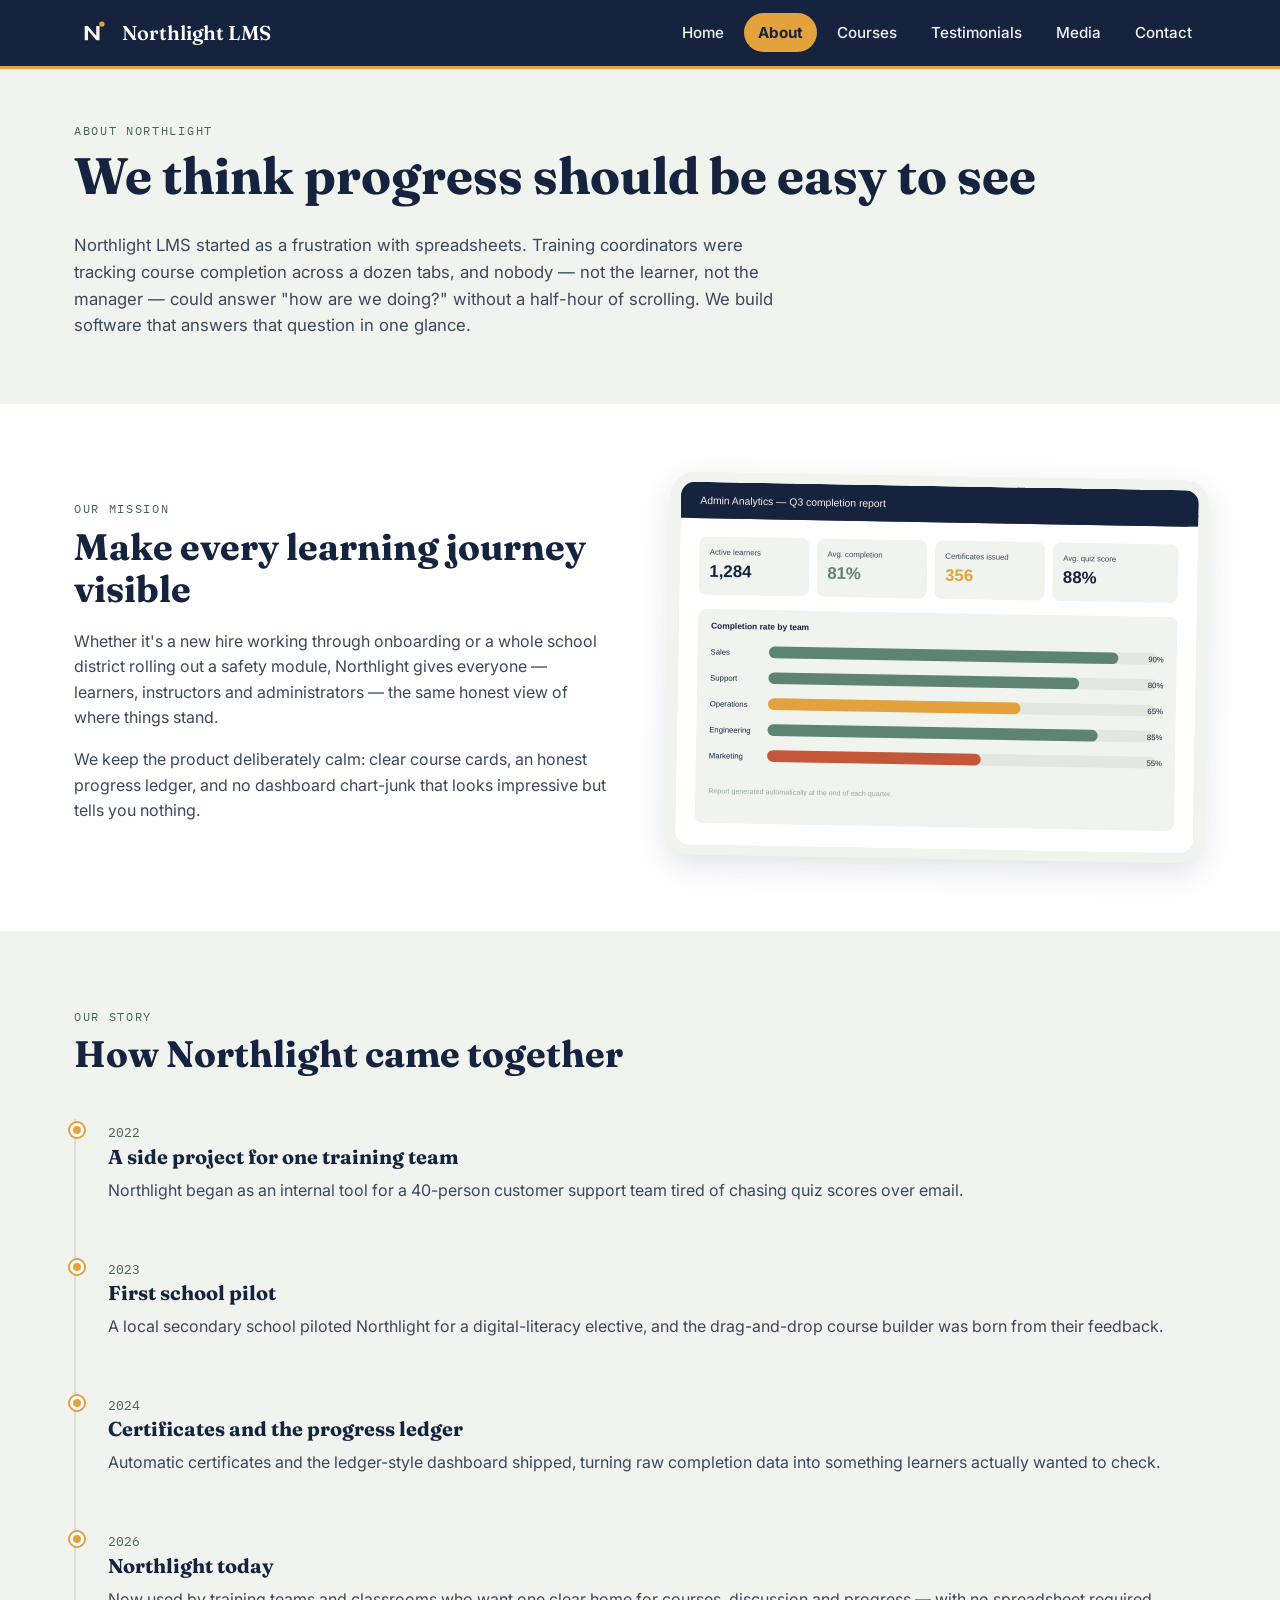
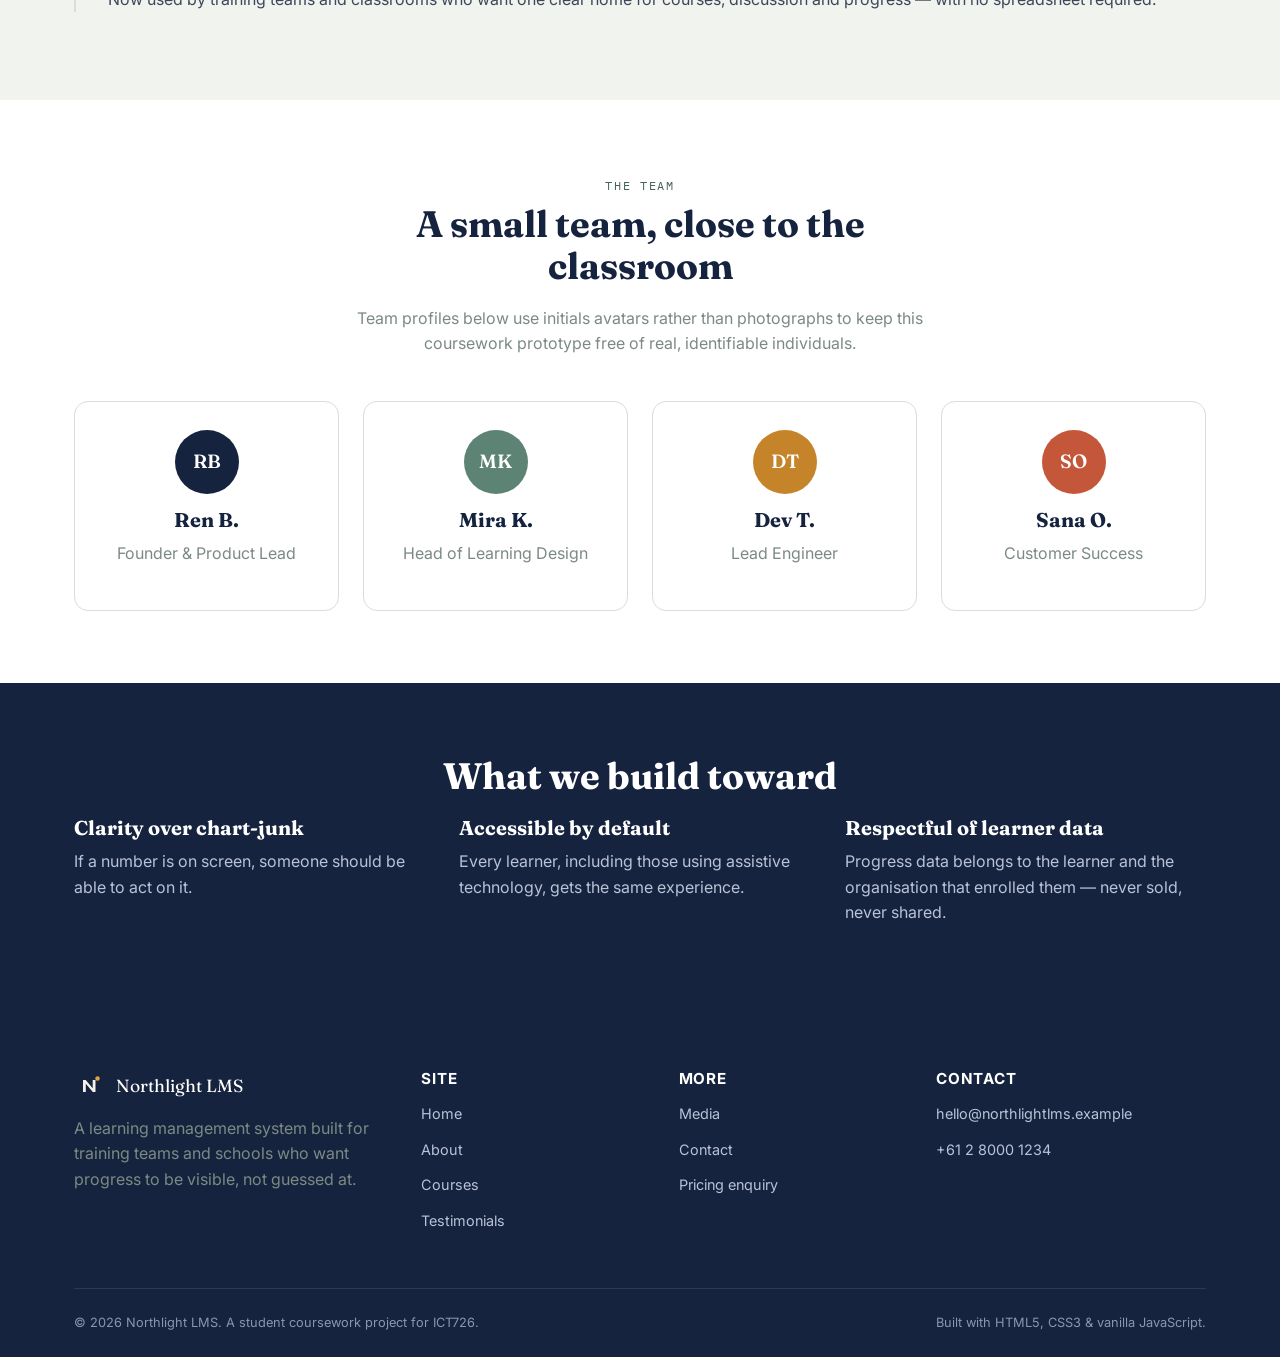
==== about.html @ 41a7d814 "Added my project learning management system" ====
<!DOCTYPE html>
<html lang="en">
<head>
<meta charset="UTF-8">
<meta name="viewport" content="width=device-width, initial-scale=1.0">
<title>About Us — Northlight LMS</title>
<meta name="description" content="Learn about Northlight LMS's mission, story and the small team building a clearer learning management system.">
<link rel="preconnect" href="https://fonts.googleapis.com">
<link rel="preconnect" href="https://fonts.gstatic.com" crossorigin>
<link href="https://fonts.googleapis.com/css2?family=Fraunces:opsz,wght@9..144,400;9..144,600;9..144,700&family=Inter:wght@400;500;600;700&family=IBM+Plex+Mono:wght@400;500&display=swap" rel="stylesheet">
<link rel="stylesheet" href="css/main.css">
<link rel="stylesheet" href="css/responsive.css">
<link rel="icon" href="images/logo.svg" type="image/svg+xml">
</head>
<body>
<a class="skip-link" href="#main">Skip to main content</a>

<header class="site-header">
  <div class="nav-wrap">
    <a class="brand" href="index.html">
      <img src="images/logo.svg" alt="" width="38" height="38">
      <span class="brand-name">Northlight LMS</span>
    </a>
    <button class="nav-toggle" aria-expanded="false" aria-controls="main-nav" aria-label="Toggle navigation menu">
      <span></span><span></span><span></span>
    </button>
    <nav class="main-nav" id="main-nav" aria-label="Primary">
      <ul>
        <li><a href="index.html">Home</a></li>
        <li><a href="about.html" aria-current="page">About</a></li>
        <li><a href="courses.html">Courses</a></li>
        <li><a href="testimonials.html">Testimonials</a></li>
        <li><a href="media.html">Media</a></li>
        <li><a href="contact.html">Contact</a></li>
      </ul>
    </nav>
  </div>
</header>

<main id="main">

  <section class="section-tight">
    <div class="container">
      <span class="eyebrow">About Northlight</span>
      <h1>We think progress should be easy to see</h1>
      <p class="lede" style="max-width:66ch;font-size:1.05rem;">Northlight LMS started as a frustration with spreadsheets. Training coordinators were tracking course completion across a dozen tabs, and nobody — not the learner, not the manager — could answer "how are we doing?" without a half-hour of scrolling. We build software that answers that question in one glance.</p>
    </div>
  </section>

  <section class="section-alt" aria-labelledby="mission-heading">
    <div class="container grid grid-2" style="align-items:center;gap:56px;">
      <div>
        <span class="eyebrow">Our mission</span>
        <h2 id="mission-heading">Make every learning journey visible</h2>
        <p>Whether it's a new hire working through onboarding or a whole school district rolling out a safety module, Northlight gives everyone — learners, instructors and administrators — the same honest view of where things stand.</p>
        <p>We keep the product deliberately calm: clear course cards, an honest progress ledger, and no dashboard chart-junk that looks impressive but tells you nothing.</p>
      </div>
      <div class="hero-art" style="transform:rotate(1deg);">
        <img src="images/mockup-analytics.svg" alt="Admin analytics report showing course completion rates across five teams, from 55% to 90%" loading="lazy">
      </div>
    </div>
  </section>

  <section aria-labelledby="story-heading">
    <div class="container">
      <div class="section-head left">
        <span class="eyebrow">Our story</span>
        <h2 id="story-heading">How Northlight came together</h2>
      </div>
      <div class="timeline">
        <div class="timeline-item">
          <span class="year">2022</span>
          <h3>A side project for one training team</h3>
          <p>Northlight began as an internal tool for a 40-person customer support team tired of chasing quiz scores over email.</p>
        </div>
        <div class="timeline-item">
          <span class="year">2023</span>
          <h3>First school pilot</h3>
          <p>A local secondary school piloted Northlight for a digital-literacy elective, and the drag-and-drop course builder was born from their feedback.</p>
        </div>
        <div class="timeline-item">
          <span class="year">2024</span>
          <h3>Certificates and the progress ledger</h3>
          <p>Automatic certificates and the ledger-style dashboard shipped, turning raw completion data into something learners actually wanted to check.</p>
        </div>
        <div class="timeline-item">
          <span class="year">2026</span>
          <h3>Northlight today</h3>
          <p>Now used by training teams and classrooms who want one clear home for courses, discussion and progress — with no spreadsheet required.</p>
        </div>
      </div>
    </div>
  </section>

  <section class="section-alt" aria-labelledby="team-heading">
    <div class="container">
      <div class="section-head">
        <span class="eyebrow">The team</span>
        <h2 id="team-heading">A small team, close to the classroom</h2>
        <p class="muted">Team profiles below use initials avatars rather than photographs to keep this coursework prototype free of real, identifiable individuals.</p>
      </div>
      <div class="grid grid-4">
        <div class="card center">
          <div class="avatar" style="background:var(--ink);margin:0 auto 14px;">RB</div>
          <h3>Ren B.</h3>
          <p class="muted">Founder &amp; Product Lead</p>
        </div>
        <div class="card center">
          <div class="avatar" style="background:var(--sage);margin:0 auto 14px;">MK</div>
          <h3>Mira K.</h3>
          <p class="muted">Head of Learning Design</p>
        </div>
        <div class="card center">
          <div class="avatar" style="background:var(--amber-dark);margin:0 auto 14px;">DT</div>
          <h3>Dev T.</h3>
          <p class="muted">Lead Engineer</p>
        </div>
        <div class="card center">
          <div class="avatar" style="background:var(--coral);margin:0 auto 14px;">SO</div>
          <h3>Sana O.</h3>
          <p class="muted">Customer Success</p>
        </div>
      </div>
    </div>
  </section>

  <section class="section-dark center" aria-labelledby="values-heading">
    <div class="container">
      <h2 id="values-heading">What we build toward</h2>
      <div class="grid grid-3" style="text-align:left;">
        <div>
          <h3 style="color:#fff;">Clarity over chart-junk</h3>
          <p class="muted">If a number is on screen, someone should be able to act on it.</p>
        </div>
        <div>
          <h3 style="color:#fff;">Accessible by default</h3>
          <p class="muted">Every learner, including those using assistive technology, gets the same experience.</p>
        </div>
        <div>
          <h3 style="color:#fff;">Respectful of learner data</h3>
          <p class="muted">Progress data belongs to the learner and the organisation that enrolled them — never sold, never shared.</p>
        </div>
      </div>
    </div>
  </section>

</main>

<footer class="site-footer">
  <div class="container">
    <div class="footer-grid">
      <div>
        <div class="footer-brand">
          <img src="images/logo.svg" alt="" width="32" height="32">
          <span>Northlight LMS</span>
        </div>
        <p class="muted">A learning management system built for training teams and schools who want progress to be visible, not guessed at.</p>
      </div>
      <div>
        <h4>Site</h4>
        <ul>
          <li><a href="index.html">Home</a></li>
          <li><a href="about.html">About</a></li>
          <li><a href="courses.html">Courses</a></li>
          <li><a href="testimonials.html">Testimonials</a></li>
        </ul>
      </div>
      <div>
        <h4>More</h4>
        <ul>
          <li><a href="media.html">Media</a></li>
          <li><a href="contact.html">Contact</a></li>
          <li><a href="courses.html">Pricing enquiry</a></li>
        </ul>
      </div>
      <div>
        <h4>Contact</h4>
        <ul>
          <li><a href="mailto:hello@northlightlms.example">hello@northlightlms.example</a></li>
          <li><a href="tel:+61280001234">+61 2 8000 1234</a></li>
        </ul>
      </div>
    </div>
    <div class="footer-bottom">
      <span>© <span id="current-year">2026</span> Northlight LMS. A student coursework project for ICT726.</span>
      <span>Built with HTML5, CSS3 &amp; vanilla JavaScript.</span>
    </div>
  </div>
</footer>

<script src="js/main.js"></script>
</body>
</html>
---- css/main.css ----
/* =========================================================
   Northlight LMS — main.css
   Design tokens
   ========================================================= */
:root{
  --ink:      #16233F;
  --ink-soft: #2C3A5C;
  --paper:    #F1F3EF;
  --surface:  #FFFFFF;
  --amber:    #E3A23C;
  --amber-dark:#C6842A;
  --sage:     #5C8374;
  --sage-dark:#456357;
  --slate:    #3C4859;
  --muted:    #7C8A83;
  --line:     #D9DED6;
  --coral:    #C4573A;
  --radius-s: 8px;
  --radius-m: 14px;
  --radius-l: 24px;
  --shadow-s: 0 2px 8px rgba(22,35,63,0.08);
  --shadow-m: 0 10px 30px rgba(22,35,63,0.12);
  --maxw: 1180px;
  --font-display: 'Fraunces', Georgia, serif;
  --font-body: 'Inter', Arial, sans-serif;
  --font-mono: 'IBM Plex Mono', 'Courier New', monospace;
}

*,*::before,*::after{ box-sizing:border-box; }
html{ scroll-behavior:smooth; }
body{
  margin:0;
  font-family:var(--font-body);
  color:var(--slate);
  background:var(--paper);
  line-height:1.6;
  -webkit-font-smoothing:antialiased;
}
img{ max-width:100%; display:block; }
a{ color:inherit; }
h1,h2,h3,h4{
  font-family:var(--font-display);
  color:var(--ink);
  line-height:1.15;
  margin:0 0 .5em;
}
h1{ font-size:clamp(2.2rem,4vw,3.4rem); }
h2{ font-size:clamp(1.6rem,3vw,2.3rem); }
h3{ font-size:1.25rem; }
p{ margin:0 0 1em; }
.eyebrow{
  font-family:var(--font-mono);
  text-transform:uppercase;
  letter-spacing:.14em;
  font-size:.75rem;
  color:var(--sage-dark);
  display:inline-block;
  margin-bottom:.6em;
}
.container{ max-width:var(--maxw); margin:0 auto; padding:0 24px; }
section{ padding:72px 0; }
.section-tight{ padding:48px 0; }

/* Skip link */
.skip-link{
  position:absolute; left:-999px; top:0; background:var(--ink); color:#fff;
  padding:10px 18px; z-index:200; border-radius:0 0 8px 0;
}
.skip-link:focus{ left:0; }

/* Buttons */
.btn{
  display:inline-flex; align-items:center; gap:.5em;
  font-family:var(--font-body); font-weight:600; font-size:.95rem;
  padding:13px 26px; border-radius:999px; border:2px solid transparent;
  cursor:pointer; text-decoration:none; transition:transform .18s ease, box-shadow .18s ease, background .18s ease;
}
.btn:focus-visible{ outline:3px solid var(--amber); outline-offset:2px; }
.btn-primary{ background:var(--amber); color:var(--ink); }
.btn-primary:hover{ transform:translateY(-2px); box-shadow:var(--shadow-m); background:var(--amber-dark); }
.btn-ghost{ background:transparent; border-color:rgba(243,241,234,.5); color:inherit; }
.btn-ghost:hover{ border-color:var(--amber); transform:translateY(-2px); }
.btn-dark{ background:var(--ink); color:var(--paper); }
.btn-dark:hover{ background:var(--ink-soft); transform:translateY(-2px); box-shadow:var(--shadow-m); }
.btn-sm{ padding:9px 18px; font-size:.85rem; }

/* =========================================================
   Header / Navigation
   ========================================================= */
.site-header{
  position:sticky; top:0; z-index:100;
  background:var(--ink); color:var(--paper);
  border-bottom:3px solid var(--amber);
}
.nav-wrap{
  display:flex; align-items:center; justify-content:space-between;
  padding:14px 24px; max-width:var(--maxw); margin:0 auto;
}
.brand{ display:flex; align-items:center; gap:10px; text-decoration:none; }
.brand img{ width:38px; height:38px; }
.brand-name{ font-family:var(--font-display); font-size:1.25rem; color:#fff; font-weight:600; }

.nav-toggle{
  display:none; background:none; border:2px solid rgba(243,241,234,.4); border-radius:8px;
  padding:8px 10px; cursor:pointer;
}
.nav-toggle span{ display:block; width:22px; height:2px; background:#fff; margin:4px 0; transition:.2s; }

.main-nav ul{
  list-style:none; display:flex; gap:6px; margin:0; padding:0;
}
.main-nav a{
  text-decoration:none; color:var(--paper); font-size:.95rem; font-weight:500;
  padding:10px 14px; border-radius:999px; transition:background .18s ease, color .18s;
  position:relative;
}
.main-nav a:hover, .main-nav a:focus-visible{ background:rgba(243,241,234,.12); }
.main-nav a[aria-current="page"]{ background:var(--amber); color:var(--ink); font-weight:700; }

/* =========================================================
   Hero
   ========================================================= */
.hero{
  background:
    radial-gradient(circle at 85% 10%, rgba(227,162,60,.25), transparent 45%),
    linear-gradient(160deg, var(--ink) 0%, var(--ink-soft) 60%, #223257 100%);
  color:var(--paper);
  padding:88px 0 60px;
}
.hero .container{ display:grid; grid-template-columns:1.05fr .95fr; gap:48px; align-items:center; }
.hero h1{ color:#fff; }
.hero h1 em{ font-style:normal; color:var(--amber); }
.hero p.lede{ font-size:1.1rem; color:#D8DEEA; max-width:52ch; }
.hero-actions{ display:flex; gap:14px; margin-top:28px; flex-wrap:wrap; }
.hero-art{
  background:var(--paper); border-radius:var(--radius-l); padding:10px; box-shadow:var(--shadow-m);
  transform:rotate(-1.2deg);
}
.hero-art img{ border-radius:var(--radius-m); }

.stat-row{ display:flex; gap:32px; margin-top:40px; flex-wrap:wrap; }
.stat-row .stat{ margin-right:8px; }
.stat-row .stat b{ font-family:var(--font-display); font-size:1.9rem; color:#fff; display:block; }
.stat-row .stat span{ font-size:.82rem; color:#B9C2D6; font-family:var(--font-mono); text-transform:uppercase; letter-spacing:.08em; }

/* =========================================================
   Progress ledger — signature element
   ========================================================= */
.ledger{
  background:var(--surface); border-radius:var(--radius-l); box-shadow:var(--shadow-m);
  padding:8px 0; overflow:hidden; border:1px solid var(--line);
}
.ledger-head{
  display:grid; grid-template-columns:2fr 1fr 100px 120px;
  padding:16px 28px; font-family:var(--font-mono); font-size:.72rem;
  text-transform:uppercase; letter-spacing:.08em; color:var(--muted);
  border-bottom:1px dashed var(--line);
}
.ledger-row{
  display:grid; grid-template-columns:2fr 1fr 100px 120px; align-items:center;
  padding:18px 28px; border-bottom:1px dashed var(--line); gap:12px;
}
.ledger-row:last-child{ border-bottom:none; }
.ledger-row .course-name{ font-weight:600; color:var(--ink); }
.ledger-row .course-name small{ display:block; font-weight:400; color:var(--muted); font-size:.78rem; }
.bar-track{ height:10px; background:#E7EBE4; border-radius:99px; overflow:hidden; }
.bar-fill{ height:100%; border-radius:99px; background:linear-gradient(90deg, var(--sage), #7EA893); transition:width 1s ease; }
.bar-fill.amber{ background:linear-gradient(90deg, var(--amber), #F0C27A); }
.pct{ font-family:var(--font-mono); font-size:.85rem; color:var(--slate); text-align:right; }
.status-pill{
  font-family:var(--font-mono); font-size:.7rem; text-transform:uppercase; letter-spacing:.06em;
  padding:5px 10px; border-radius:999px; text-align:center; justify-self:start;
}
.status-pill.done{ background:#E4EEE8; color:var(--sage-dark); }
.status-pill.progress{ background:#FBEBD3; color:var(--amber-dark); }
.status-pill.todo{ background:#EDEFEC; color:var(--muted); }

/* =========================================================
   Feature grid / cards
   ========================================================= */
.grid{ display:grid; gap:24px; }
.grid-3{ grid-template-columns:repeat(3,1fr); }
.grid-4{ grid-template-columns:repeat(4,1fr); }
.grid-2{ grid-template-columns:repeat(2,1fr); }

.card{
  background:var(--surface); border-radius:var(--radius-m); padding:28px;
  border:1px solid var(--line); transition:transform .2s ease, box-shadow .2s ease;
}
.card:hover{ transform:translateY(-4px); box-shadow:var(--shadow-m); }
.card .icon{
  width:46px; height:46px; border-radius:12px; background:var(--paper);
  display:flex; align-items:center; justify-content:center; margin-bottom:16px;
  font-size:1.3rem;
}

.section-head{ max-width:640px; margin:0 auto 44px; text-align:center; }
.section-head.left{ margin:0 0 44px; text-align:left; }

.section-alt{ background:var(--surface); }
.section-dark{ background:var(--ink); color:var(--paper); }
.section-dark h2{ color:#fff; }
.section-dark .muted{ color:#B9C2D6; }

/* divider - ledger line motif */
.rule-dotted{ border:none; border-top:1px dashed var(--line); margin:0; }

/* =========================================================
   Course / product cards
   ========================================================= */
.course-card{
  background:var(--surface); border-radius:var(--radius-m); overflow:hidden;
  border:1px solid var(--line); display:flex; flex-direction:column;
  transition:transform .2s ease, box-shadow .2s ease;
}
.course-card:hover{ transform:translateY(-5px); box-shadow:var(--shadow-m); }
.course-card .thumb{
  height:120px; display:flex; align-items:center; justify-content:center;
  font-size:2.2rem; color:#fff;
}
.course-card .body{ padding:22px; flex:1; display:flex; flex-direction:column; }
.course-tags{ display:flex; gap:8px; margin-bottom:12px; flex-wrap:wrap; }
.tag{
  font-family:var(--font-mono); font-size:.68rem; text-transform:uppercase; letter-spacing:.06em;
  background:var(--paper); color:var(--slate); padding:4px 10px; border-radius:999px;
}
.course-meta{ margin-top:auto; display:flex; justify-content:space-between; align-items:center; padding-top:16px; border-top:1px dashed var(--line); font-size:.85rem; color:var(--muted); }

/* =========================================================
   Timeline (About page — genuine chronological sequence)
   ========================================================= */
.timeline{ position:relative; padding-left:32px; border-left:2px solid var(--line); }
.timeline-item{ position:relative; padding-bottom:36px; }
.timeline-item:last-child{ padding-bottom:0; }
.timeline-item::before{
  content:""; position:absolute; left:-38px; top:4px; width:14px; height:14px;
  border-radius:50%; background:var(--amber); border:3px solid var(--surface); box-shadow:0 0 0 2px var(--amber);
}
.timeline-item .year{ font-family:var(--font-mono); font-size:.8rem; color:var(--sage-dark); }

/* Avatars (initials) instead of stock photography of real people */
.avatar{
  width:64px; height:64px; border-radius:50%; display:flex; align-items:center; justify-content:center;
  font-family:var(--font-display); font-weight:600; font-size:1.2rem; color:#fff; margin-bottom:14px;
}

/* =========================================================
   Testimonials
   ========================================================= */
.testimonial-columns{ column-count:2; column-gap:24px; }
.testimonial{
  break-inside:avoid; background:var(--surface); border:1px solid var(--line); border-radius:var(--radius-m);
  padding:26px; margin-bottom:24px; display:inline-block; width:100%;
}
.stars{ color:var(--amber); letter-spacing:2px; margin-bottom:10px; font-size:.9rem; }
.quote-mark{ font-family:var(--font-display); font-size:2.4rem; color:var(--line); line-height:0; display:block; margin-bottom:6px; }
.testimonial footer{ margin-top:14px; display:flex; align-items:center; gap:10px; }
.testimonial footer .who b{ display:block; color:var(--ink); font-size:.92rem; }
.testimonial footer .who span{ font-size:.78rem; color:var(--muted); }

/* =========================================================
   Media / gallery + lightbox
   ========================================================= */
.gallery-grid{ display:grid; grid-template-columns:repeat(3,1fr); gap:20px; }
.gallery-item{
  background:var(--surface); border-radius:var(--radius-m); overflow:hidden; border:1px solid var(--line);
  cursor:pointer; padding:0; text-align:left; width:100%; transition:transform .2s ease, box-shadow .2s ease;
}
.gallery-item:hover, .gallery-item:focus-visible{ transform:translateY(-4px); box-shadow:var(--shadow-m); outline:none; }
.gallery-item:focus-visible{ outline:3px solid var(--amber); outline-offset:2px; }
.gallery-item img{ width:100%; height:170px; object-fit:cover; background:var(--paper); }
.gallery-item figcaption{ padding:14px 16px; font-size:.88rem; color:var(--slate); }
.gallery-item figcaption b{ display:block; color:var(--ink); font-size:.94rem; margin-bottom:2px; }

.lightbox{
  position:fixed; inset:0; background:rgba(22,35,63,.86); display:none;
  align-items:center; justify-content:center; z-index:1000; padding:24px;
}
.lightbox.open{ display:flex; }
.lightbox-box{ background:var(--surface); border-radius:var(--radius-m); max-width:800px; width:100%; overflow:hidden; }
.lightbox-box img{ width:100%; }
.lightbox-caption{ padding:16px 22px; display:flex; justify-content:space-between; align-items:center; gap:12px; }
.lightbox-close{
  background:var(--ink); color:#fff; border:none; width:38px; height:38px; border-radius:50%;
  cursor:pointer; font-size:1.1rem; line-height:1;
}
.lightbox-close:focus-visible{ outline:3px solid var(--amber); }

.video-frame{ border-radius:var(--radius-m); overflow:hidden; box-shadow:var(--shadow-m); border:1px solid var(--line); }
.video-frame video{ width:100%; display:block; background:#000; }

/* =========================================================
   Forms (Contact page)
   ========================================================= */
.form-card{
  background:var(--surface); border-radius:var(--radius-l); padding:40px; border:1px solid var(--line); box-shadow:var(--shadow-s);
}
.field{ margin-bottom:20px; }
.field label{ display:block; font-weight:600; color:var(--ink); font-size:.92rem; margin-bottom:6px; }
.field .hint{ font-size:.78rem; color:var(--muted); margin-top:4px; }
.field input, .field textarea, .field select{
  width:100%; padding:12px 14px; border-radius:var(--radius-s); border:1.5px solid var(--line);
  font-family:var(--font-body); font-size:.95rem; background:var(--paper); color:var(--slate);
  transition:border-color .15s ease, box-shadow .15s ease;
}
.field input:focus, .field textarea:focus, .field select:focus{
  outline:none; border-color:var(--sage); box-shadow:0 0 0 3px rgba(92,131,116,.18); background:var(--surface);
}
.field input:invalid:not(:placeholder-shown), .field textarea:invalid:not(:placeholder-shown){
  border-color:var(--coral);
}
.error-msg{ color:var(--coral); font-size:.82rem; margin-top:6px; display:none; font-weight:600; }
.error-msg.show{ display:block; }
.field.has-error input, .field.has-error textarea{ border-color:var(--coral); box-shadow:0 0 0 3px rgba(196,87,58,.14); }
.form-status{
  padding:16px 18px; border-radius:var(--radius-s); margin-bottom:20px; font-weight:600; display:none; font-size:.92rem;
}
.form-status.show{ display:block; }
.form-status.success{ background:#E4EEE8; color:var(--sage-dark); display:block; }
.form-status.error{ background:#FBE6E0; color:var(--coral); display:block; }
.char-count{ font-size:.75rem; color:var(--muted); text-align:right; margin-top:4px; }

.contact-info-grid{ display:grid; grid-template-columns:1.1fr 1fr; gap:40px; align-items:start; }
.info-list{ list-style:none; margin:0; padding:0; }
.info-list li{ display:flex; gap:14px; padding:16px 0; border-bottom:1px dashed var(--line); }
.info-list li:last-child{ border-bottom:none; }
.info-list .ico{
  width:40px; height:40px; border-radius:10px; background:var(--paper); display:flex; align-items:center; justify-content:center; flex-shrink:0;
}
.social-row{ display:flex; gap:10px; margin-top:20px; }
.social-row a{
  width:40px; height:40px; border-radius:50%; background:var(--ink); color:#fff; display:flex; align-items:center;
  justify-content:center; text-decoration:none; font-size:.85rem; transition:background .18s ease, transform .18s ease;
}
.social-row a:hover{ background:var(--amber); color:var(--ink); transform:translateY(-2px); }

/* =========================================================
   Footer
   ========================================================= */
.site-footer{ background:var(--ink); color:#C9D0E0; padding:56px 0 24px; }
.footer-grid{ display:grid; grid-template-columns:1.4fr 1fr 1fr 1.2fr; gap:32px; }
.footer-grid h4{ color:#fff; font-size:.95rem; margin-bottom:14px; font-family:var(--font-body); text-transform:uppercase; letter-spacing:.06em; }
.footer-grid ul{ list-style:none; margin:0; padding:0; }
.footer-grid li{ margin-bottom:10px; }
.footer-grid a{ text-decoration:none; color:#B9C2D6; font-size:.9rem; }
.footer-grid a:hover{ color:var(--amber); }
.footer-bottom{
  margin-top:44px; padding-top:24px; border-top:1px solid rgba(255,255,255,.1);
  display:flex; justify-content:space-between; flex-wrap:wrap; gap:10px; font-size:.8rem; color:#8B96AE;
}
.footer-brand{ display:flex; align-items:center; gap:10px; margin-bottom:14px; }
.footer-brand img{ width:32px; height:32px; }
.footer-brand span{ font-family:var(--font-display); font-size:1.1rem; color:#fff; }

/* Utility */
.muted{ color:var(--muted); }
.center{ text-align:center; }
.mt-0{ margin-top:0; }
.visually-hidden{
  position:absolute; width:1px; height:1px; padding:0; margin:-1px; overflow:hidden;
  clip:rect(0,0,0,0); white-space:nowrap; border:0;
}

@media (prefers-reduced-motion: reduce){
  *{ animation-duration:.001ms !important; transition-duration:.001ms !important; scroll-behavior:auto !important; }
}
---- css/responsive.css ----
/* =========================================================
   Northlight LMS — responsive.css
   Breakpoints: 1024px (tablet landscape), 768px (tablet/mobile),
   480px (small phones)
   ========================================================= */

/* ---------- Tablet (<=1024px) ---------- */
@media (max-width:1024px){
  .hero .container{ grid-template-columns:1fr; }
  .hero-art{ order:-1; transform:none; max-width:520px; margin:0 auto; }
  .grid-4{ grid-template-columns:repeat(2,1fr); }
  .grid-3{ grid-template-columns:repeat(2,1fr); }
  .footer-grid{ grid-template-columns:1fr 1fr; }
  .contact-info-grid{ grid-template-columns:1fr; }
  .gallery-grid{ grid-template-columns:repeat(2,1fr); }
}

/* ---------- Tablet / mobile nav switch (<=860px) ---------- */
@media (max-width:860px){
  .nav-toggle{ display:block; }
  .main-nav{
    position:absolute; top:100%; left:0; right:0; background:var(--ink);
    border-bottom:3px solid var(--amber);
    max-height:0; overflow:hidden; transition:max-height .25s ease;
  }
  .main-nav.open{ max-height:420px; }
  .main-nav ul{ flex-direction:column; padding:10px 24px 20px; gap:2px; }
  .main-nav a{ display:block; padding:12px 14px; }
  .site-header{ position:relative; }
}

/* ---------- Mobile (<=768px) ---------- */
@media (max-width:768px){
  section{ padding:52px 0; }
  h1{ font-size:2rem; }
  .ledger-head{ display:none; }
  .ledger-row{ grid-template-columns:1fr; gap:8px; padding:18px 20px; text-align:left; }
  .ledger-row .pct{ text-align:left; }
  .status-pill{ justify-self:start; }
  .grid-3, .grid-4{ grid-template-columns:1fr; }
  .testimonial-columns{ column-count:1; }
  .footer-grid{ grid-template-columns:1fr; }
  .footer-bottom{ flex-direction:column; text-align:center; }
  .form-card{ padding:26px; }
  .stat-row{ gap:22px; }
  .gallery-grid{ grid-template-columns:1fr; }
}

/* ---------- Small phones (<=480px) ---------- */
@media (max-width:480px){
  .container{ padding:0 16px; }
  .hero{ padding:64px 0 40px; }
  .hero-actions{ flex-direction:column; align-items:stretch; }
  .hero-actions .btn{ justify-content:center; }
  .card, .form-card{ padding:20px; }
  .nav-wrap{ padding:12px 16px; }
  .brand-name{ font-size:1.05rem; }
}
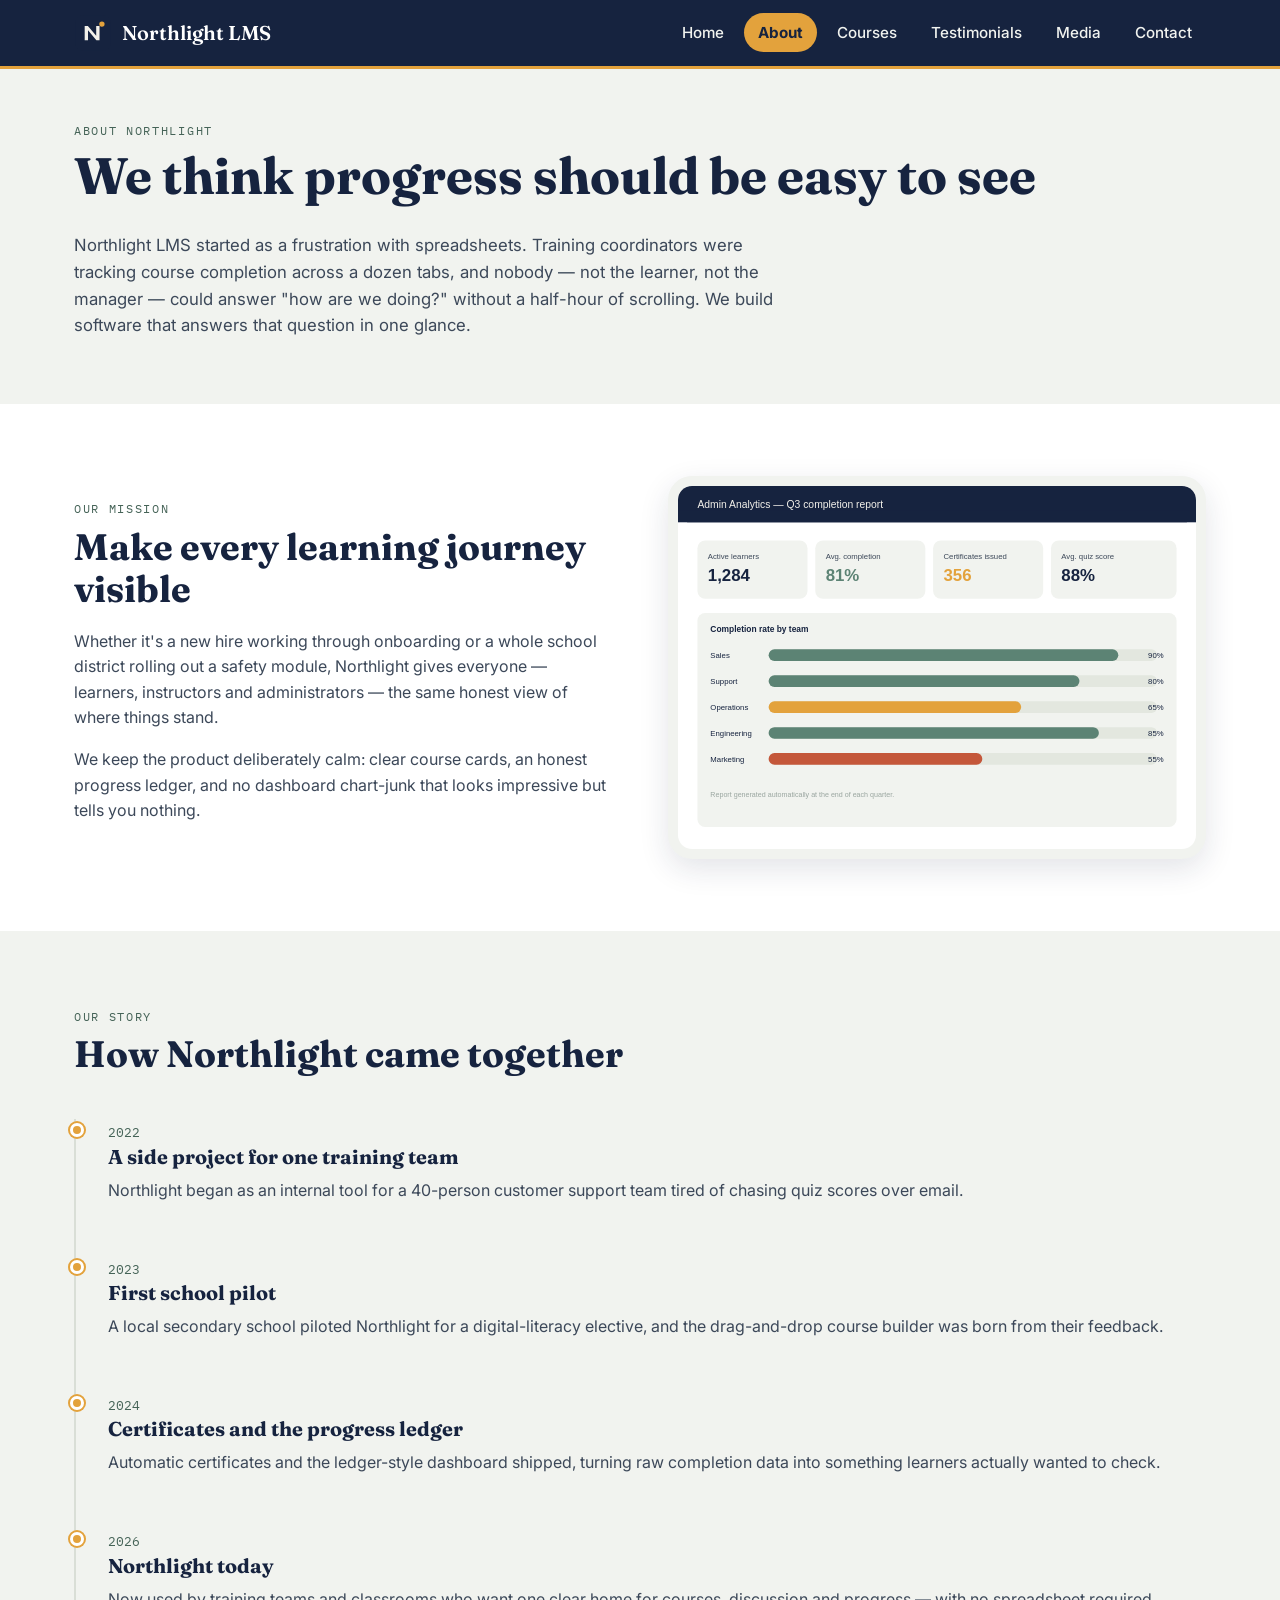
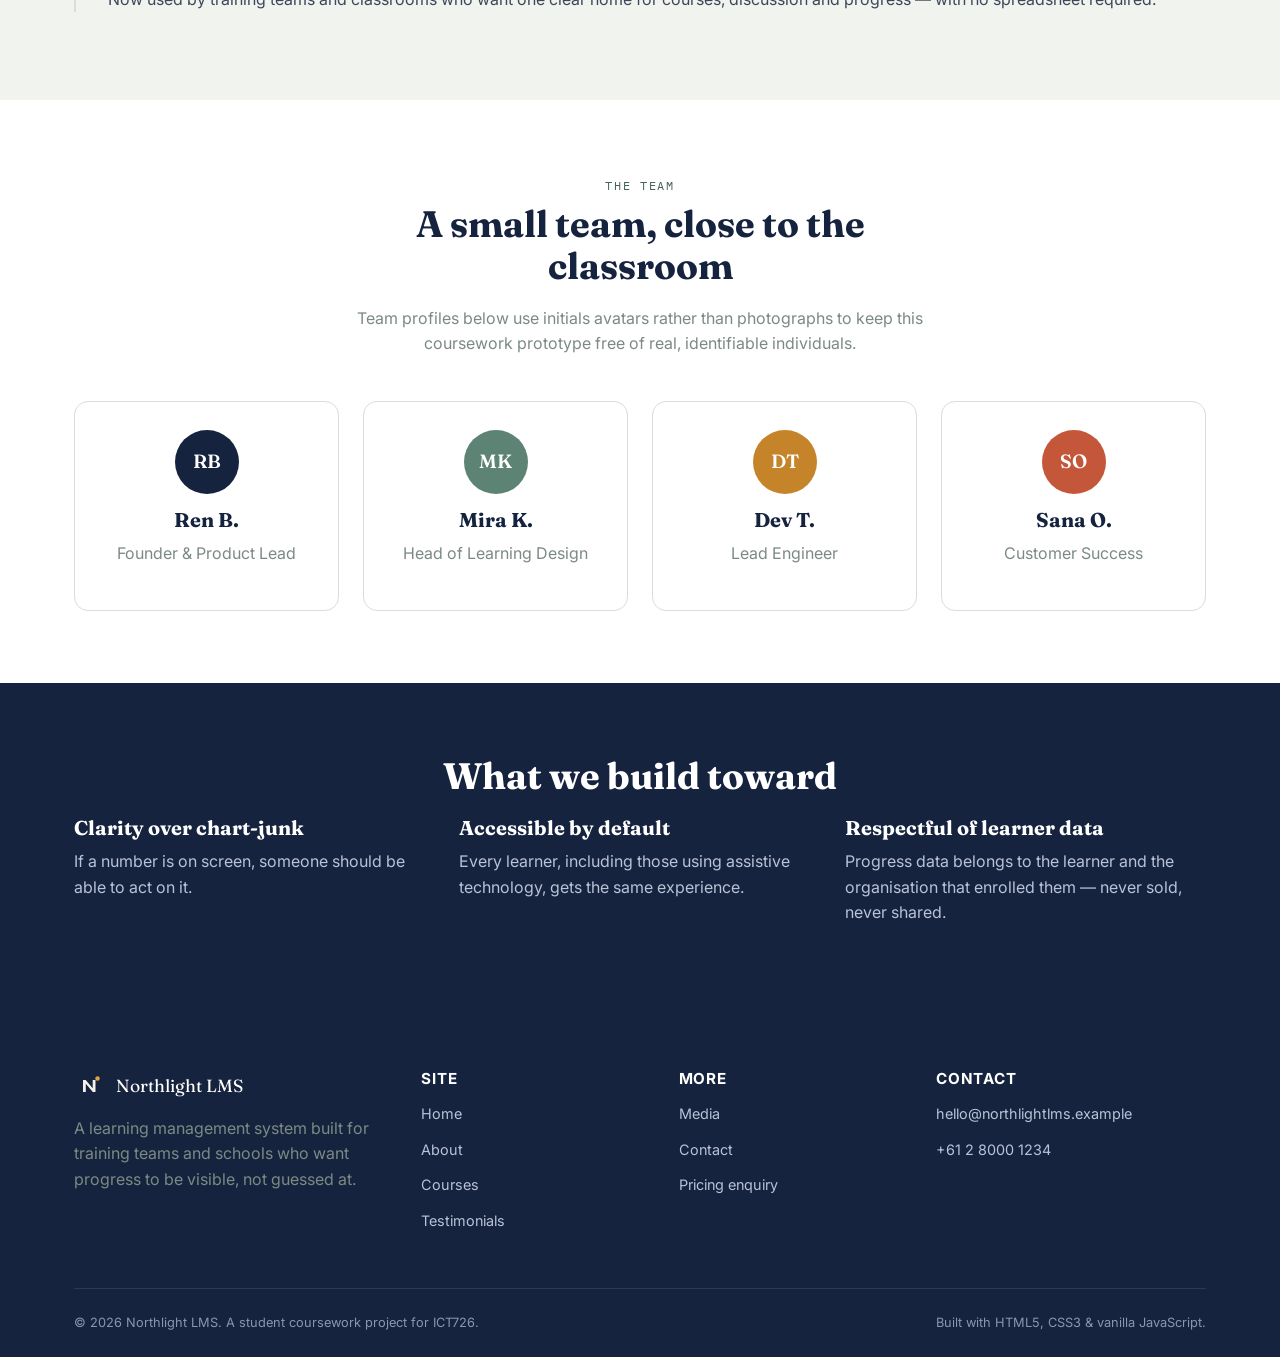
==== commit 08e98184: "Corrected transform to 0deg" ====
--- a/about.html
+++ b/about.html
@@ -55,7 +55,7 @@
         <p>Whether it's a new hire working through onboarding or a whole school district rolling out a safety module, Northlight gives everyone — learners, instructors and administrators — the same honest view of where things stand.</p>
         <p>We keep the product deliberately calm: clear course cards, an honest progress ledger, and no dashboard chart-junk that looks impressive but tells you nothing.</p>
       </div>
-      <div class="hero-art" style="transform:rotate(1deg);">
+      <div class="hero-art">
         <img src="images/mockup-analytics.svg" alt="Admin analytics report showing course completion rates across five teams, from 55% to 90%" loading="lazy">
       </div>
     </div>
--- a/css/main.css
+++ b/css/main.css
@@ -1,6 +1,6 @@
 /* =========================================================
-   Northlight LMS — main.css
-   Design tokens
+  Northlight LMS — main.css
+  Design tokens
    ========================================================= */
 :root{
   --ink:      #16233F;
@@ -118,7 +118,7 @@
 .main-nav a[aria-current="page"]{ background:var(--amber); color:var(--ink); font-weight:700; }
 
 /* =========================================================
-   Hero
+  Hero
    ========================================================= */
 .hero{
   background:
@@ -134,9 +134,12 @@
 .hero-actions{ display:flex; gap:14px; margin-top:28px; flex-wrap:wrap; }
 .hero-art{
   background:var(--paper); border-radius:var(--radius-l); padding:10px; box-shadow:var(--shadow-m);
-  transform:rotate(-1.2deg);
-}
-.hero-art img{ border-radius:var(--radius-m); }
+  
+}
+.hero-art img{ 
+  border-radius:var(--radius-m); 
+  
+}
 
 .stat-row{ display:flex; gap:32px; margin-top:40px; flex-wrap:wrap; }
 .stat-row .stat{ margin-right:8px; }
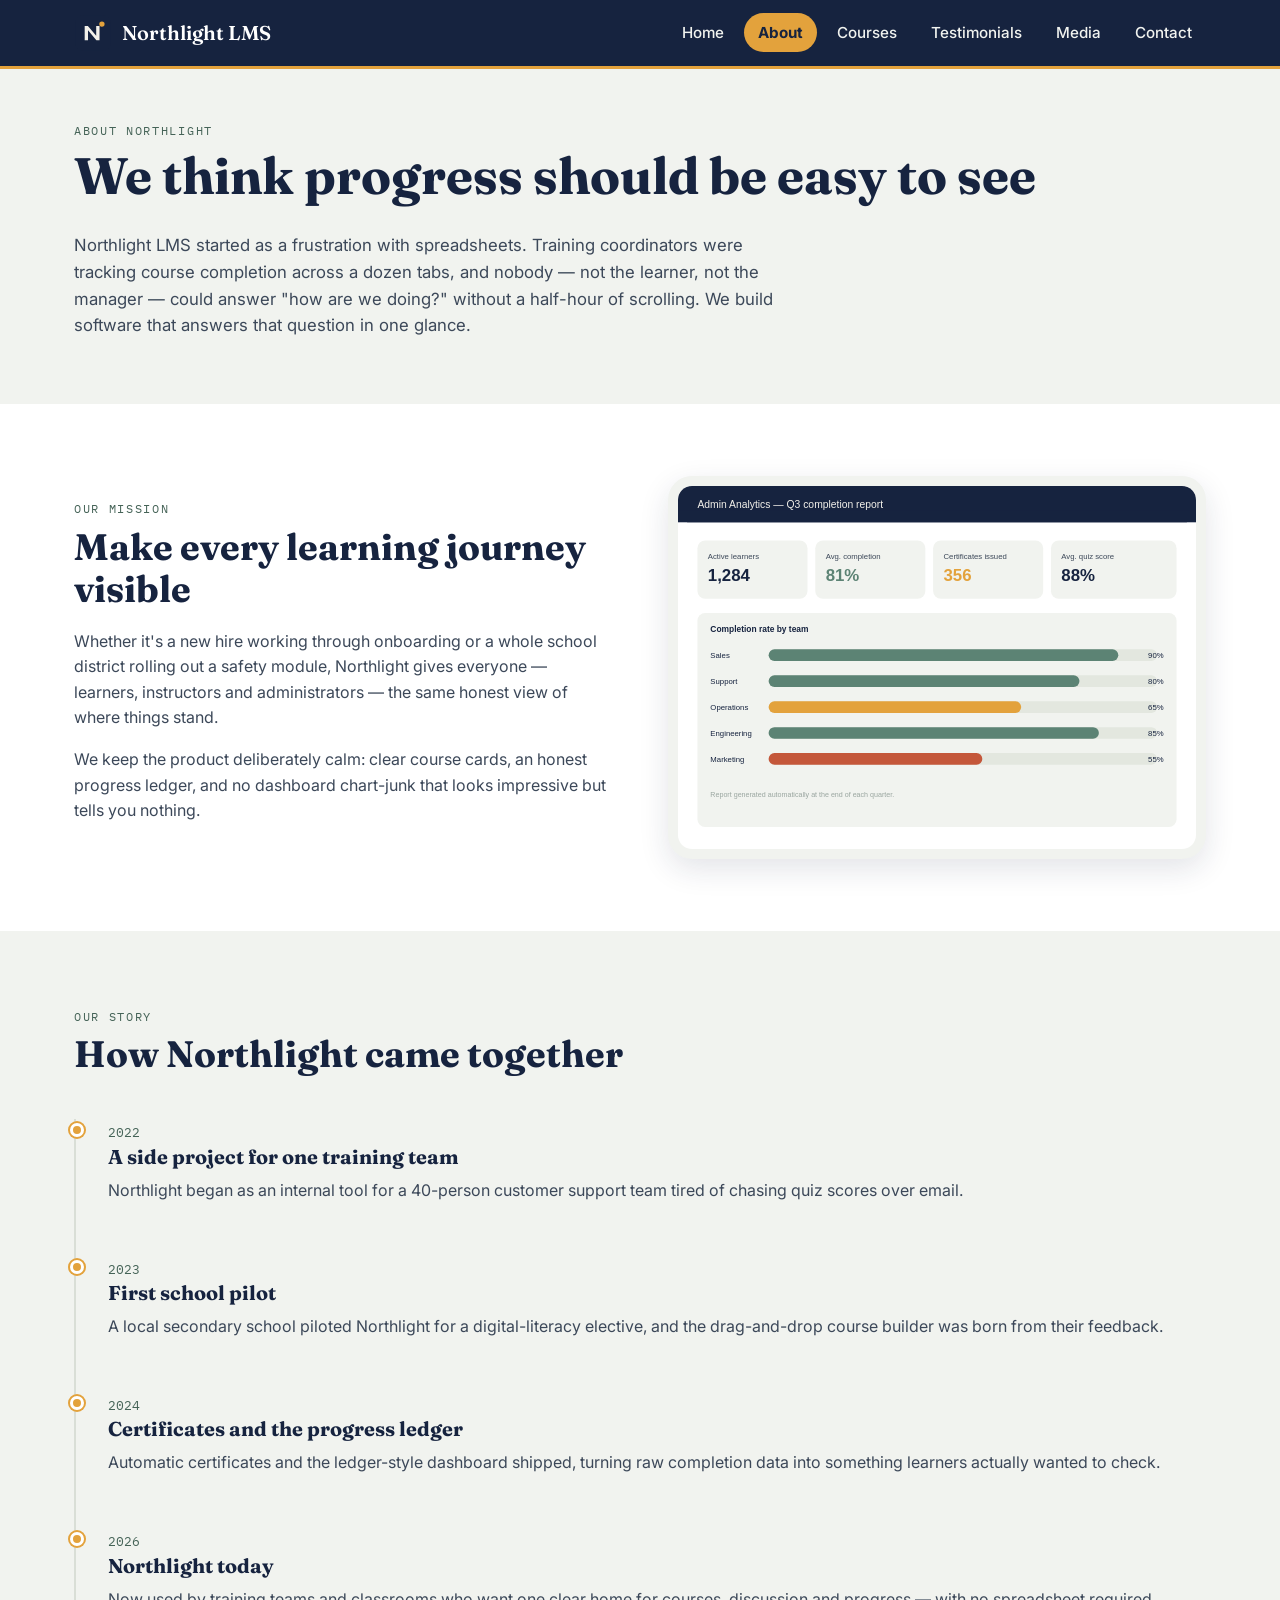
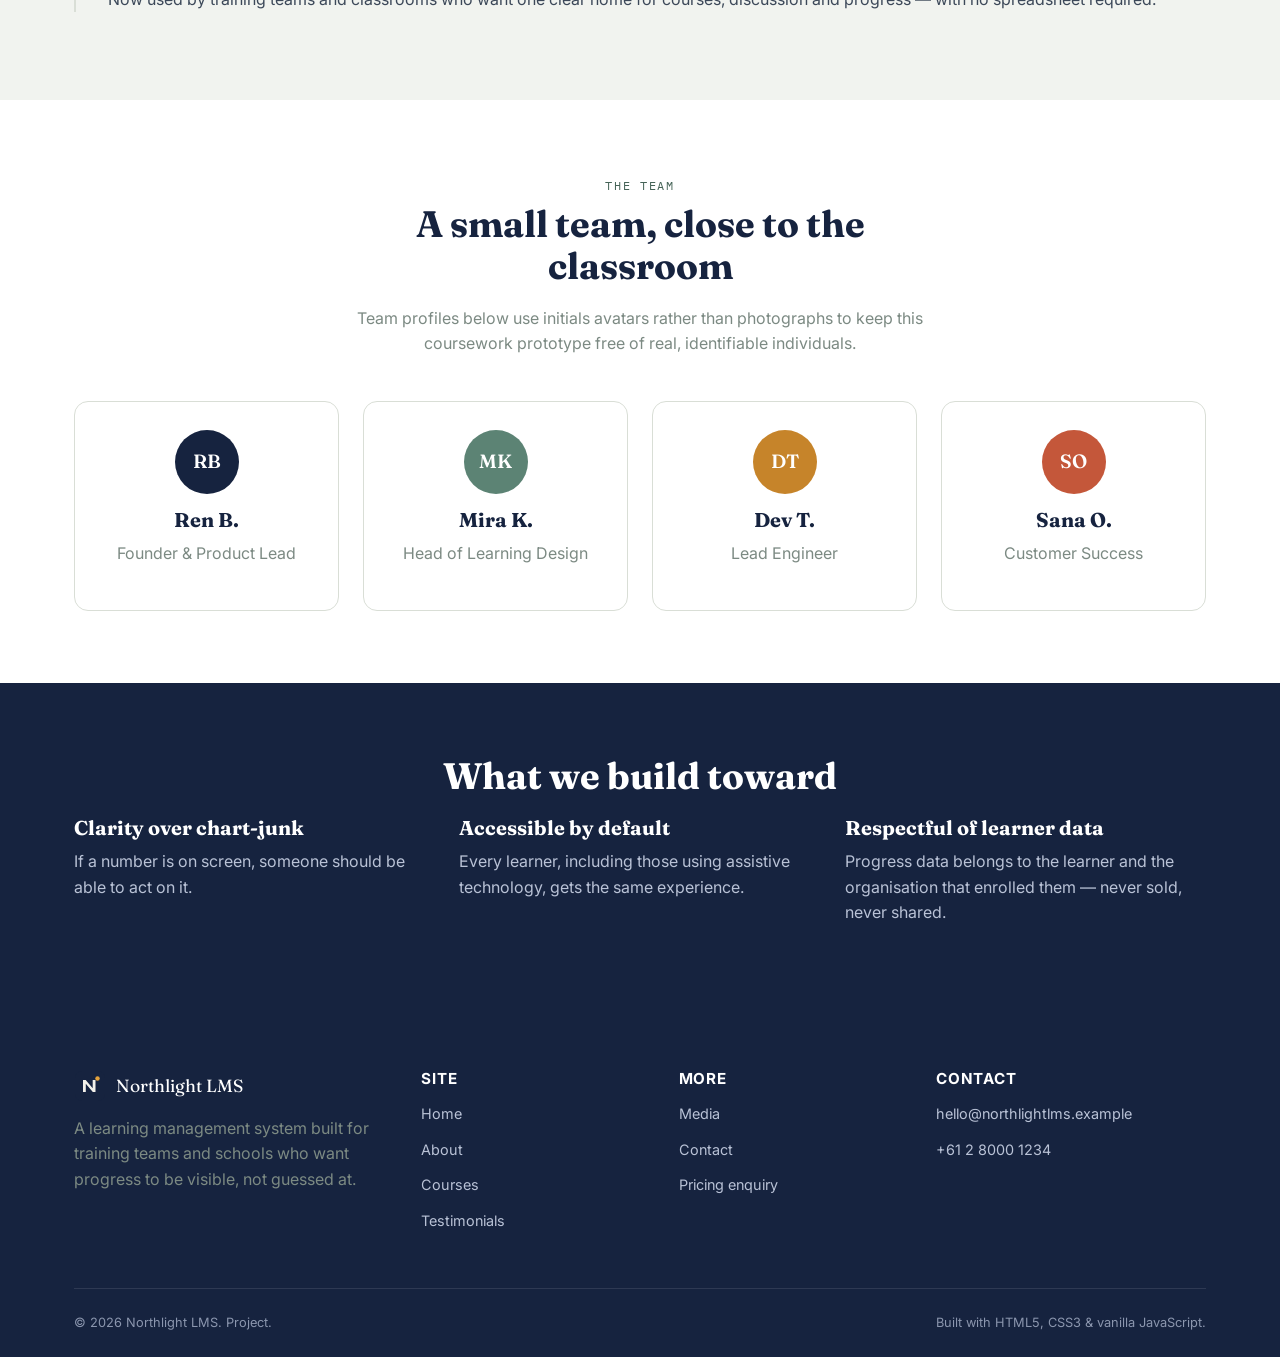
==== commit 92a7ade5: "modified content" ====
--- a/about.html
+++ b/about.html
@@ -182,7 +182,7 @@
       </div>
     </div>
     <div class="footer-bottom">
-      <span>© <span id="current-year">2026</span> Northlight LMS. A student coursework project for ICT726.</span>
+      <span>© <span id="current-year">2026</span> Northlight LMS. Project.</span>
       <span>Built with HTML5, CSS3 &amp; vanilla JavaScript.</span>
     </div>
   </div>
